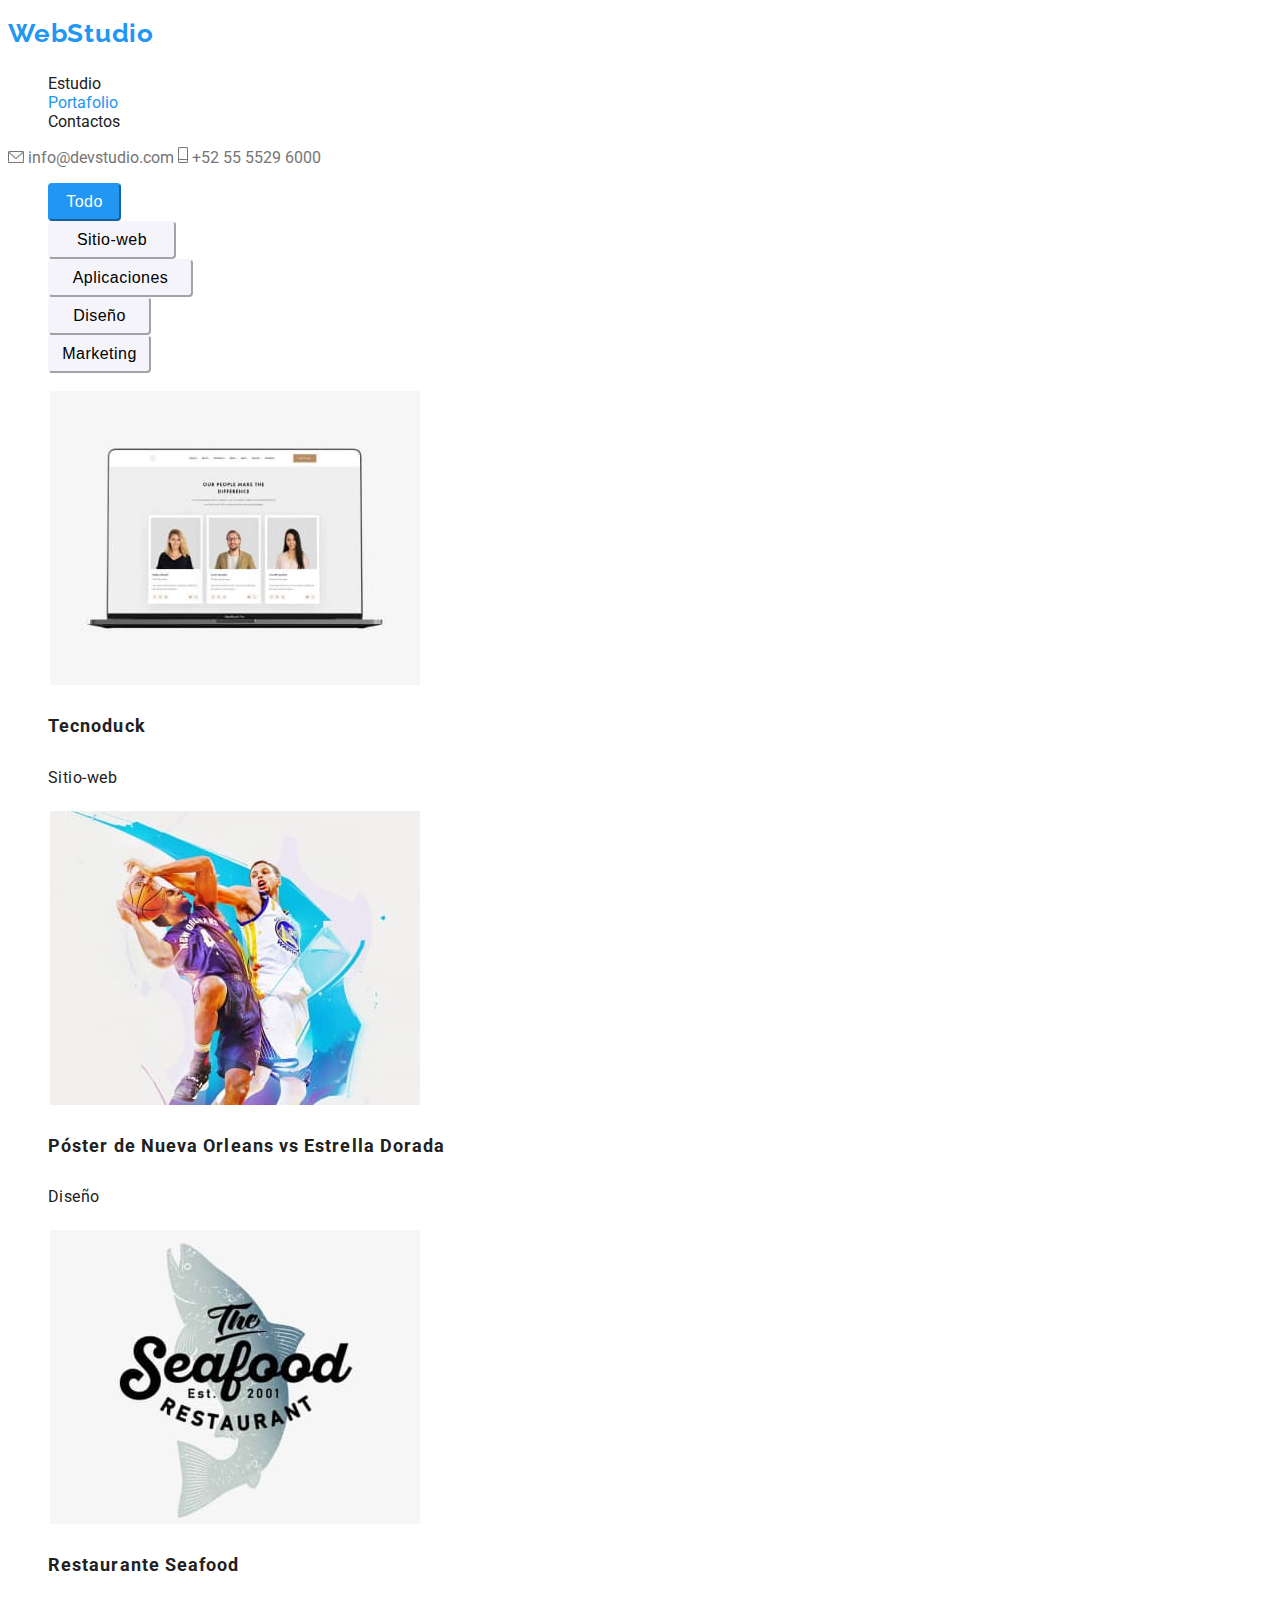
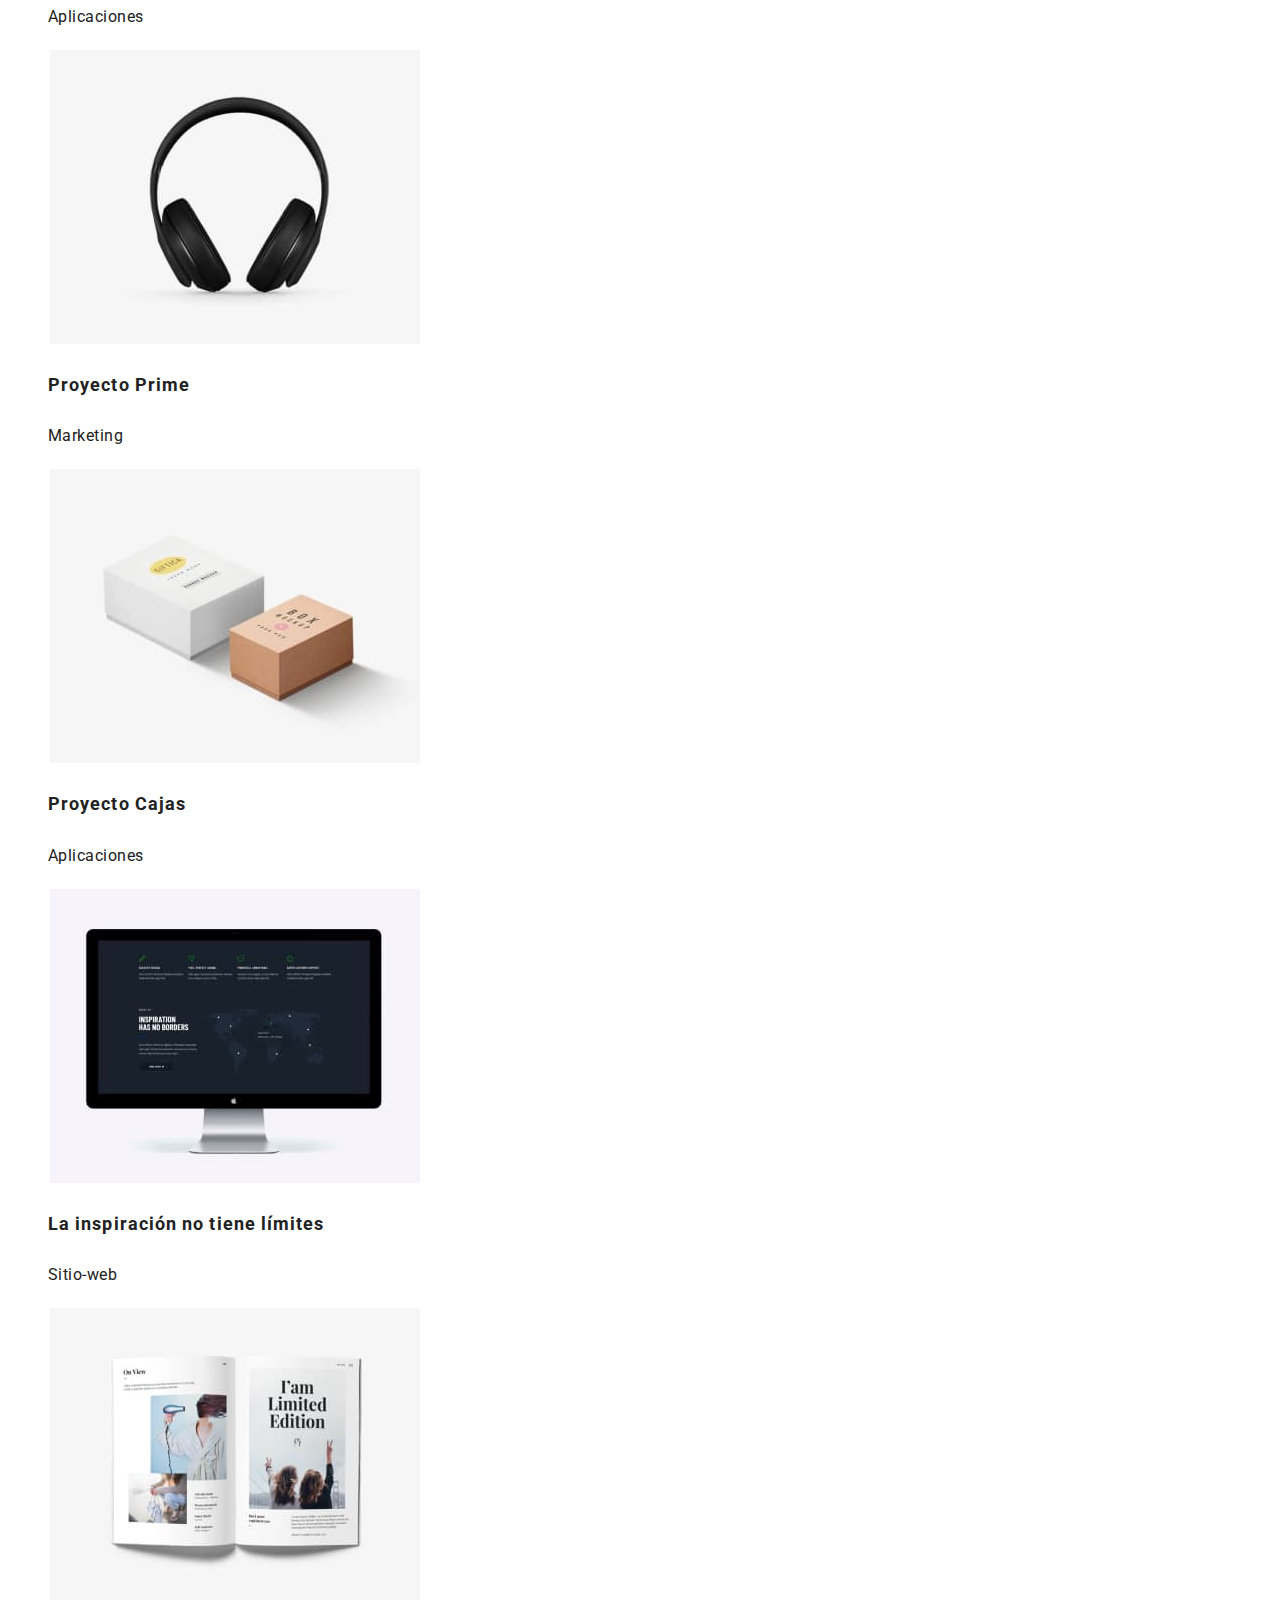
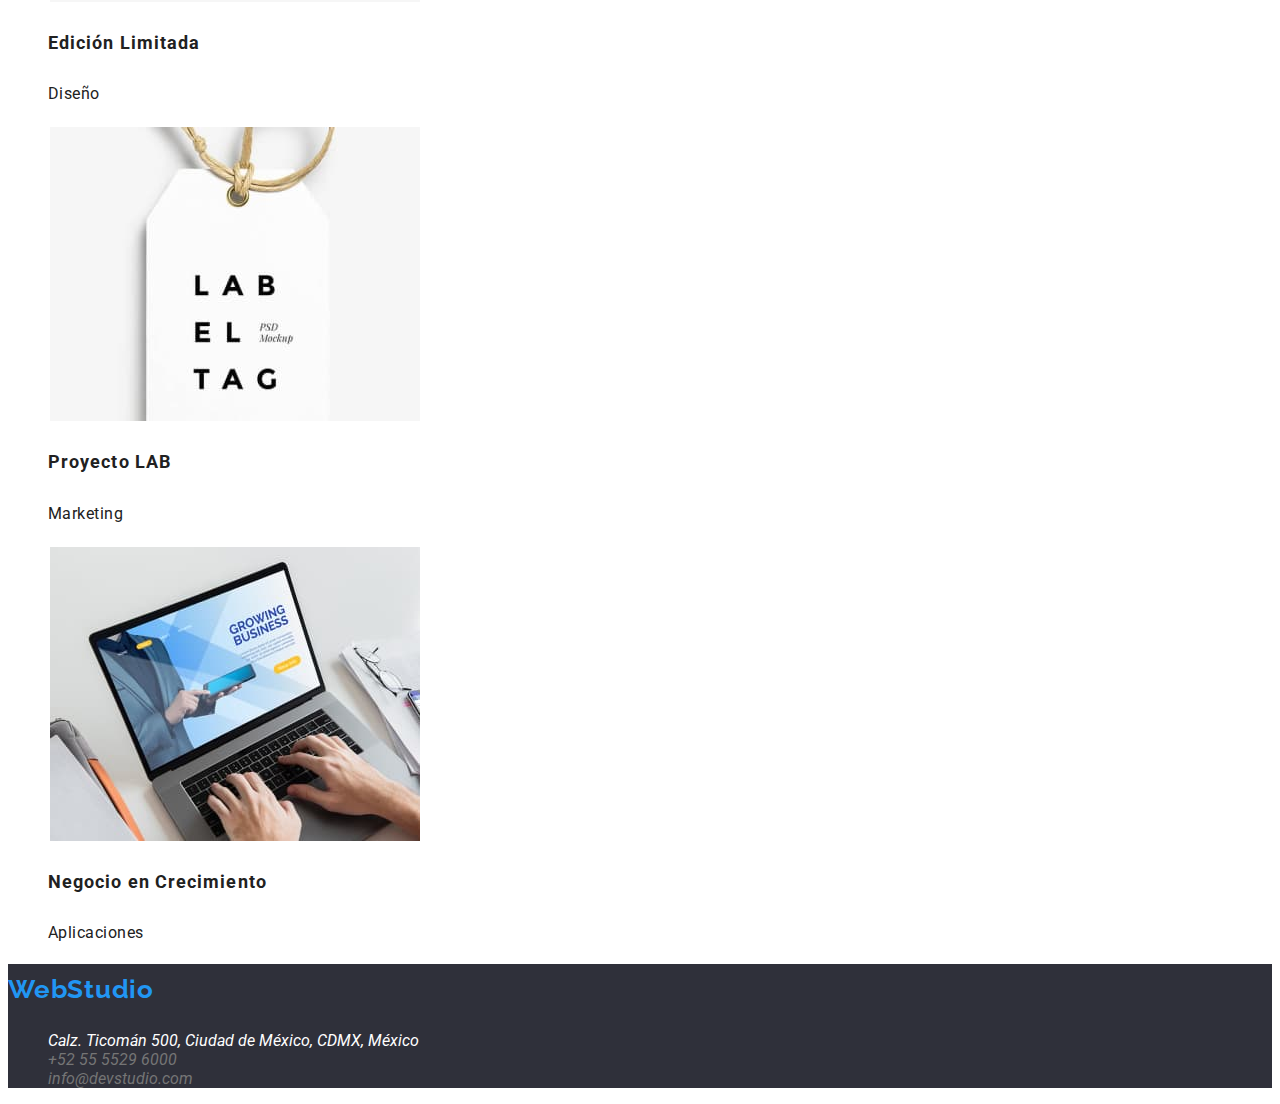
==== portafolio.html @ 833eb0e5 "first commit" ====
<!DOCTYPE html>
<html lang="en">
  <head>
    <meta charset="UTF-8" />
    <meta http-equiv="X-UA-Compatible" content="IE=edge" />
    <meta name="viewport" content="width=device-width, initial-scale=1.0" />
    <title>Web Studio Project -Figma</title>
    <link rel="preconnect" href="https://fonts.googleapis.com" />
    <link rel="preconnect" href="https://fonts.gstatic.com" crossorigin />
    <link
      href="https://fonts.googleapis.com/css2?family=Raleway:wght@700&family=Roboto:wght@400;500;700;900&display=swap"
      rel="stylesheet"
    />
    <link rel="stylesheet" href="./css/styles.css" />
  </head>
  <body>
    <header>
      <nav>
        <a class="logo" href="#">WebStudio</a>
        <ul class="nav-links">
          <li>
            <a href="./index.html" target="_blank" rel="noopener noreferrer"
              >Estudio</a
            >
          </li>
          <li>
            <a
              class="portafolio-link-active"
              href="./portafolio.html"
              target="_blank"
              rel="noopener noreferrer"
              >Portafolio</a
            >
          </li>
          <li>
            <a href="Contactos.html" target="_blank" rel="noopener noreferrer"
              >Contactos</a
            >
          </li>
        </ul>
      </nav>
      <img src="./images/email.jpg" alt="icono de email" width="16" />
      <a class="email" href="mailto:info@devstudio.com">info@devstudio.com</a>
      <img src="./images/celphone.jpg" alt="icono de celphone" width="10" />
      <a class="phone" href="tel:+525555296000">+52 55 5529 6000</a>
    </header>
    <main>
      <section>
        <ul class="filter">
          <li>
            <button type="button" class="filter-btn-all text-filter">
              Todo
            </button>
          </li>
          <li>
            <button type="button" class="filter-btn-web text-filter">
              Sitio-web
            </button>
          </li>
          <li>
            <button type="button" class="filter-btn-app text-filter">
              Aplicaciones
            </button>
          </li>
          <li>
            <button type="button" class="filter-btn-design text-filter">
              Diseño
            </button>
          </li>
          <li>
            <button type="button" class="filter-btn-marketing text-filter">
              Marketing
            </button>
          </li>
        </ul>
        <ul class="filter-items">
          <li>
            <a href="#" class="filter-link">
              <img
                class="filter-imagen"
                src="./images/members.jpg"
                alt="sitio web de Tecnoduck"
                width="370"
                height="294"
              />
              <h2 class="filter-title">Tecnoduck</h2>
              <p class="filter-text">Sitio-web</p>
            </a>
          </li>
          <li>
            <a href="#" class="filter-link">
              <img
                class="filter-imagen"
                src="./images/poster.jpg"
                alt="Póster de Nueva Orleans vs Estrella Dorada"
                width="370"
                height="294"
              />
              <h2 class="filter-title">
                Póster de Nueva Orleans vs Estrella Dorada
              </h2>
              <p class="filter-text">Diseño</p>
            </a>
          </li>
          <li>
            <a href="#" class="filter-link">
              <img
                class="filter-imagen"
                src="./images/seafood.jpg"
                alt="Aplicación para Restaurante Seafood"
                width="370"
                height="294"
              />
              <h2 class="filter-title">Restaurante Seafood</h2>
              <p class="filter-text">Aplicaciones</p>
            </a>
          </li>
          <li>
            <a href="#" class="filter-link">
              <img
                class="filter-imagen"
                src="./images/earphone.jpg"
                alt="Marketing para el Proyecto Prime"
                width="370"
                height="294"
              />
              <h2 class="filter-title">Proyecto Prime</h2>
              <p class="filter-text">Marketing</p>
            </a>
          </li>
          <li>
            <a href="#" class="filter-link">
              <img
                class="filter-imagen"
                src="./images/boxes.jpg"
                alt="Aplicación para el Proyecto Cajas"
                width="370"
                height="294"
              />
              <h2 class="filter-title">Proyecto Cajas</h2>
              <p class="filter-text">Aplicaciones</p>
            </a>
          </li>
          <li>
            <a href="#" class="filter-link">
              <img
                class="filter-imagen"
                src="./images/inspiration.jpg"
                alt="Sitio web - la inspiración no tiene límites"
                width="370"
                height="294"
              />
              <h2 class="filter-title">La inspiración no tiene límites</h2>
              <p class="filter-text">Sitio-web</p>
            </a>
          </li>
          <li>
            <a href="#" class="filter-link">
              <img
                class="filter-imagen"
                src="./images/limited-edition.jpg"
                alt="Diseño soy una edición limitada"
                width="370"
                height="294"
              />
              <h2 class="filter-title">Edición Limitada</h2>
              <p class="filter-text">Diseño</p>
            </a>
          </li>
          <li>
            <a href="#" class="filter-link">
              <img
                class="filter-imagen"
                src="./images/lab-proyect.jpg"
                alt="Marketing para Proyecto LAB"
                width="370"
                height="294"
              />
              <h2 class="filter-title">Proyecto LAB</h2>
              <p class="filter-text">Marketing</p>
            </a>
          </li>
          <li>
            <a href="#" class="filter-link">
              <img
                class="filter-imagen"
                src="./images/growing-business.jpg"
                alt="Aplicación para Negocio en Crecimiento"
                width="370"
                height="294"
              />
              <h2 class="filter-title">Negocio en Crecimiento</h2>
              <p class="filter-text">Aplicaciones</p>
            </a>
          </li>
        </ul>
      </section>
    </main>
    <footer class="footer-global">
      <a class="logo" href="#">WebStudio</a>
      <address>
        <ul>
          <li>Calz. Ticomán 500, Ciudad de México, CDMX, México</li>
          <li>
            <a class="phone" href="tel:+525555296000">+52 55 5529 6000</a>
          </li>
          <li>
            <a class="email" href="mailto:info@devstudio.com"
              >info@devstudio.com</a
            >
          </li>
        </ul>
      </address>
    </footer>
  </body>
</html>
---- css/styles.css ----
:root {
  --contact-text: #757575;
  --category-text: #757575;
  --nav-text: #212121;
  --filter-text: #212121;
  --main-text: #212121;
  --active: #2196f3;
  --background-btn-filter: #f5f4fa;
  --background-footer: #2f303a;
}
body {
  font-family: 'Roboto', 'Arial', sans-serif;
  color: var(--main-text);
}
body ul {
  list-style-type: none;
}
.logo {
  text-decoration: none;
  font-family: Raleway;
  font-size: 26px;
  font-weight: 700;
  line-height: 1.938em;
  letter-spacing: 0.03em;
  color: var(--active);
}
.nav-links {
  list-style-type: none;
}
.nav-links a {
  text-decoration: none;
  color: var(--nav-text);
}
.nav-links a:hover {
  text-decoration: none;
  color: var(--active);
}
.nav-links a:active {
  text-decoration: none;
  color: var(--nav-text);
}
.nav-links a:focus {
  text-decoration: none;
  color: var(--active);
}
.nav-links .study-link-active {
  color: var(--active);
}
.nav-links .portafolio-link-active {
  color: var(--active);
}
.email {
  color: var(--contact-text);
  text-decoration: none;
}
.email:hover {
  color: var(--active);
  text-decoration: none;
}
.email:active {
  color: var(--contact-text);
  text-decoration: none;
}
.email:focus {
  color: var(--active);
  text-decoration: none;
}
.phone {
  color: var(--contact-text);
  text-decoration: none;
}
.phone:hover {
  color: var(--active);
  text-decoration: none;
}
.phone:active {
  color: var(--contact-text);
  text-decoration: none;
}
.phone:focus {
  color: var(--active);
  text-decoration: none;
}
.footer-global {
  background-color: var(--background-footer);
  color: #fff;
}
.btn-service {
  font-size: 16px;
  font-weight: 700;
  line-height: 1.875em;
  letter-spacing: 0.06em;
  text-align: center;
  border-color: var(--background-btn-filter);
  border-radius: 4px;
  background-color: var(--background-btn-filter);
}
.btn-service:hover {
  font-size: 16px;
  font-weight: 700;
  line-height: 1.875em;
  letter-spacing: 0.06em;
  text-align: center;
  color: #fff;
  border-color: var(--active);
  background-color: var(--active);
  cursor: pointer;
}
.btn-service:active {
  font-size: 16px;
  font-weight: 700;
  line-height: 1.875em;
  letter-spacing: 0.06em;
  text-align: center;
  color: #fff;
  border-color: var(--active);
  background-color: var(--active);
  cursor: pointer;
}
.btn-service:focus {
  font-size: 16px;
  font-weight: 700;
  line-height: 1.875em;
  letter-spacing: 0.06em;
  text-align: center;
  color: #fff;
  border-color: var(--active);
  background-color: var(--active);
  cursor: pointer;
}
.filter {
  list-style-type: none;
}
.text-filter {
  font-size: 16px;
  font-weight: 500;
  line-height: 1.625em;
  letter-spacing: 0.03em;
  text-align: center;
}
.filter-btn-all {
  height: 38px;
  width: 73px;
  color: #fff;
  border-color: var(--active);
  border-radius: 4px;
  background-color: var(--active);
}
.filter-btn-all:hover {
  height: 38px;
  width: 73px;
  color: #fff;
  border-color: var(--active);
  background-color: var(--active);
  cursor: pointer;
}
.filter-btn-all:active {
  height: 38px;
  width: 73px;
  color: #fff;
  border-color: var(--active);
  background-color: var(--active);
  cursor: pointer;
}
.filter-btn-all:focus {
  height: 38px;
  width: 73px;
  color: #fff;
  border-color: var(--active);
  background-color: var(--active);
  cursor: pointer;
}
.filter-btn-web {
  height: 38px;
  width: 128px;
  border-color: var(--background-btn-filter);
  border-radius: 4px;
  background-color: var(--background-btn-filter);
}
.filter-btn-web:hover {
  width: 128px;
  height: 38px;
  color: #fff;
  border-color: var(--active);
  background-color: var(--active);
  cursor: pointer;
}
.filter-btn-web:active {
  width: 128px;
  height: 38px;
  color: #fff;
  border-color: var(--active);
  background-color: var(--active);
  cursor: pointer;
}
.filter-btn-web:focus {
  width: 128px;
  height: 38px;
  color: #fff;
  border-color: var(--active);
  background-color: var(--active);
  cursor: pointer;
}
.filter-btn-app {
  height: 38px;
  width: 145px;
  border-color: var(--background-btn-filter);
  border-radius: 4px;
  background-color: var(--background-btn-filter);
}
.filter-btn-app:hover {
  width: 145px;
  height: 38px;
  color: #fff;
  border-color: var(--active);
  background-color: var(--active);
  cursor: pointer;
}
.filter-btn-app:active {
  width: 145px;
  height: 38px;
  color: #fff;
  border-color: var(--active);
  background-color: var(--active);
  cursor: pointer;
}
.filter-btn-app:focus {
  width: 145px;
  height: 38px;
  color: #fff;
  border-color: var(--active);
  background-color: var(--active);
  cursor: pointer;
}
.filter-btn-design {
  height: 38px;
  width: 103px;
  border-color: var(--background-btn-filter);
  border-radius: 4px;
  background-color: var(--background-btn-filter);
}
.filter-btn-design:hover {
  width: 103px;
  height: 38px;
  color: #fff;
  border-color: var(--active);
  background-color: var(--active);
  cursor: pointer;
}
.filter-btn-design:active {
  width: 103px;
  height: 38px;
  color: #fff;
  border-color: var(--active);
  background-color: var(--active);
  cursor: pointer;
}
.filter-btn-design:focus {
  width: 103px;
  height: 38px;
  color: #fff;
  border-color: var(--active);
  background-color: var(--active);
  cursor: pointer;
}
.filter-btn-marketing {
  height: 38px;
  width: 103px;
  border-color: var(--background-btn-filter);
  border-radius: 4px;
  background-color: var(--background-btn-filter);
}
.filter-btn-marketing:hover {
  width: 103px;
  height: 38px;
  color: #fff;
  border-color: var(--active);
  background-color: var(--active);
  cursor: pointer;
}
.filter-btn-marketing:active {
  width: 103px;
  height: 38px;
  color: #fff;
  border-color: var(--active);
  background-color: var(--active);
  cursor: pointer;
}
.filter-btn-marketing:focus {
  width: 103px;
  height: 38px;
  color: #fff;
  border-color: var(--active);
  background-color: var(--active);
  cursor: pointer;
}
.filter-link {
  color: var(--filter-text);
  text-decoration: none;
}
.filter-imagen {
  border: 2px solid #fff;
}
.filter-imagen:hover {
  border: 2px solid var(--active);
}
.filter-imagen:active {
  border: 2px solid #fff;
}
.filter-imagen:focus {
  border: 2px solid var(--active);
}
.filter-title {
  font-size: 18px;
  font-weight: 700;
  line-height: 2.25em;
  letter-spacing: 0.06em;
  text-align: left;
}
.filter-title:active {
  text-decoration: none;
  color: var(--active);
}
.filter-title:hover {
  text-decoration: none;
  color: var(--active);
}
.filter-title:focus {
  text-decoration: none;
  color: var(--active);
}
.filter-text {
  font-size: 16px;
  line-height: 1.875em;
  letter-spacing: 0.03em;
  text-align: left;
}
.filter-text:active {
  text-decoration: none;
  color: var(--active);
}
.filter-text:hover {
  text-decoration: none;
  color: var(--active);
}
.filter-text:focus {
  text-decoration: none;
  color: var(--active);
}
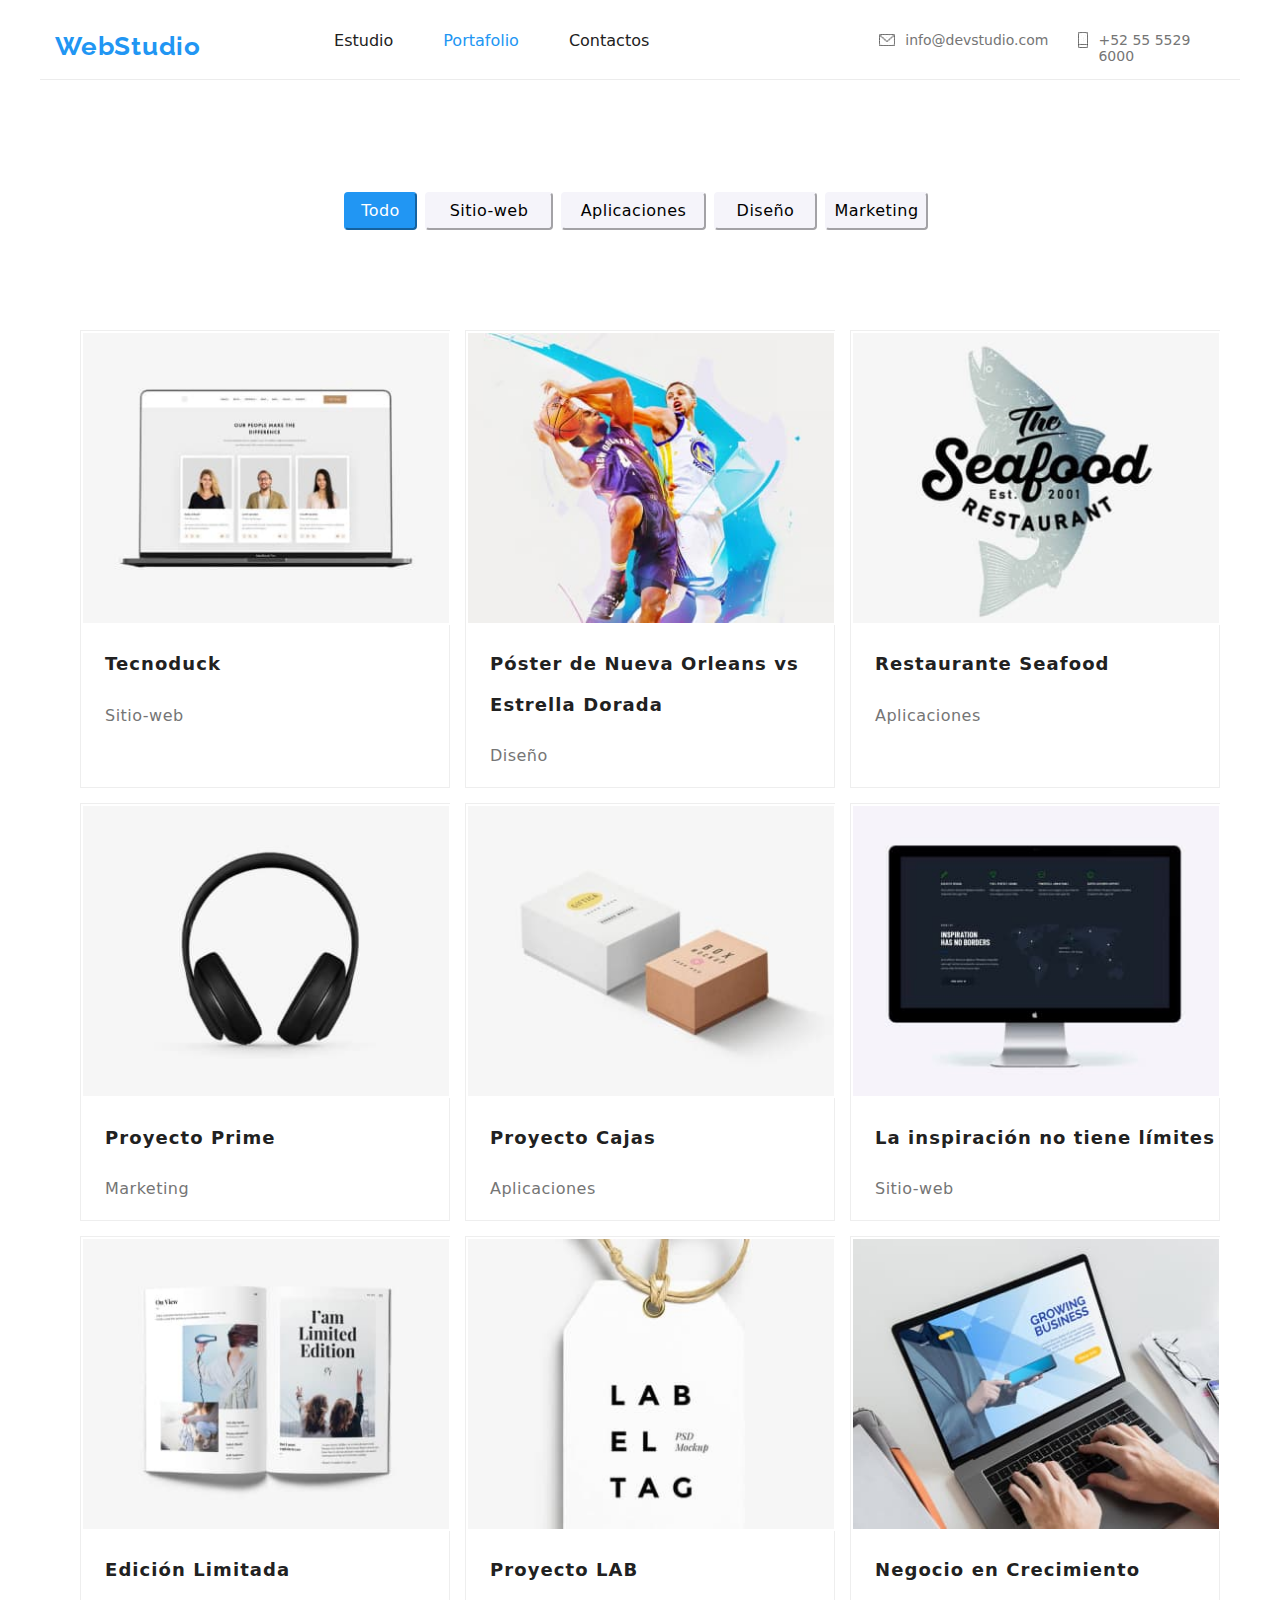
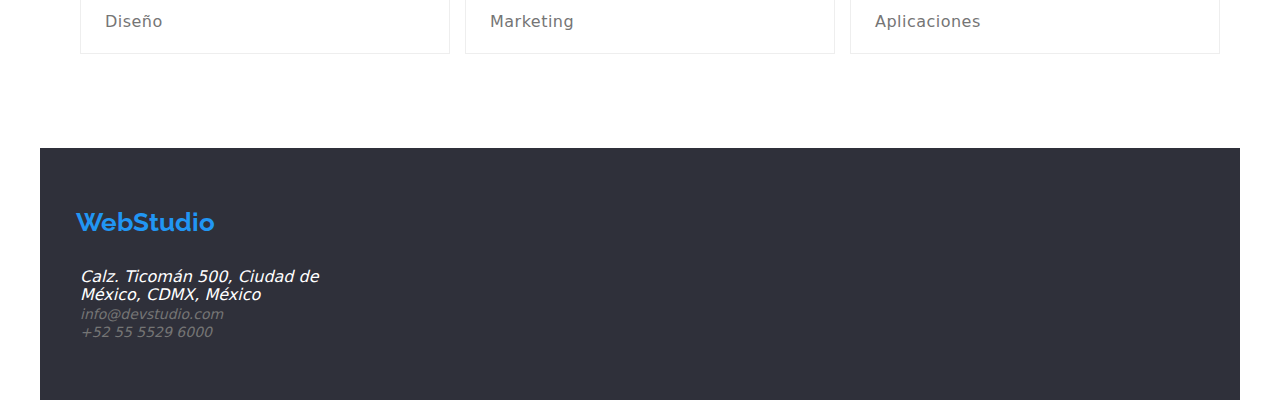
==== commit c60f74aa: "tarea 3 envio a revision" ====
--- a/portafolio.html
+++ b/portafolio.html
@@ -12,205 +12,230 @@
       rel="stylesheet"
     />
     <link rel="stylesheet" href="./css/styles.css" />
+    <link rel="stylesheet" href="./css/modern-normalize.css" />
   </head>
   <body>
-    <header>
-      <nav>
-        <a class="logo" href="#">WebStudio</a>
-        <ul class="nav-links">
-          <li>
-            <a href="./index.html" target="_blank" rel="noopener noreferrer"
-              >Estudio</a
-            >
-          </li>
-          <li>
-            <a
-              class="portafolio-link-active"
-              href="./portafolio.html"
-              target="_blank"
-              rel="noopener noreferrer"
-              >Portafolio</a
-            >
-          </li>
-          <li>
-            <a href="Contactos.html" target="_blank" rel="noopener noreferrer"
-              >Contactos</a
-            >
-          </li>
-        </ul>
-      </nav>
-      <img src="./images/email.jpg" alt="icono de email" width="16" />
-      <a class="email" href="mailto:info@devstudio.com">info@devstudio.com</a>
-      <img src="./images/celphone.jpg" alt="icono de celphone" width="10" />
-      <a class="phone" href="tel:+525555296000">+52 55 5529 6000</a>
-    </header>
-    <main>
-      <section>
-        <ul class="filter">
-          <li>
-            <button type="button" class="filter-btn-all text-filter">
-              Todo
-            </button>
-          </li>
-          <li>
-            <button type="button" class="filter-btn-web text-filter">
-              Sitio-web
-            </button>
-          </li>
-          <li>
-            <button type="button" class="filter-btn-app text-filter">
-              Aplicaciones
-            </button>
-          </li>
-          <li>
-            <button type="button" class="filter-btn-design text-filter">
-              Diseño
-            </button>
-          </li>
-          <li>
-            <button type="button" class="filter-btn-marketing text-filter">
-              Marketing
-            </button>
-          </li>
-        </ul>
-        <ul class="filter-items">
-          <li>
-            <a href="#" class="filter-link">
-              <img
-                class="filter-imagen"
-                src="./images/members.jpg"
-                alt="sitio web de Tecnoduck"
-                width="370"
-                height="294"
-              />
-              <h2 class="filter-title">Tecnoduck</h2>
-              <p class="filter-text">Sitio-web</p>
-            </a>
-          </li>
-          <li>
-            <a href="#" class="filter-link">
-              <img
-                class="filter-imagen"
-                src="./images/poster.jpg"
-                alt="Póster de Nueva Orleans vs Estrella Dorada"
-                width="370"
-                height="294"
-              />
-              <h2 class="filter-title">
-                Póster de Nueva Orleans vs Estrella Dorada
-              </h2>
-              <p class="filter-text">Diseño</p>
-            </a>
-          </li>
-          <li>
-            <a href="#" class="filter-link">
-              <img
-                class="filter-imagen"
-                src="./images/seafood.jpg"
-                alt="Aplicación para Restaurante Seafood"
-                width="370"
-                height="294"
-              />
-              <h2 class="filter-title">Restaurante Seafood</h2>
-              <p class="filter-text">Aplicaciones</p>
-            </a>
-          </li>
-          <li>
-            <a href="#" class="filter-link">
-              <img
-                class="filter-imagen"
-                src="./images/earphone.jpg"
-                alt="Marketing para el Proyecto Prime"
-                width="370"
-                height="294"
-              />
-              <h2 class="filter-title">Proyecto Prime</h2>
-              <p class="filter-text">Marketing</p>
-            </a>
-          </li>
-          <li>
-            <a href="#" class="filter-link">
-              <img
-                class="filter-imagen"
-                src="./images/boxes.jpg"
-                alt="Aplicación para el Proyecto Cajas"
-                width="370"
-                height="294"
-              />
-              <h2 class="filter-title">Proyecto Cajas</h2>
-              <p class="filter-text">Aplicaciones</p>
-            </a>
-          </li>
-          <li>
-            <a href="#" class="filter-link">
-              <img
-                class="filter-imagen"
-                src="./images/inspiration.jpg"
-                alt="Sitio web - la inspiración no tiene límites"
-                width="370"
-                height="294"
-              />
-              <h2 class="filter-title">La inspiración no tiene límites</h2>
-              <p class="filter-text">Sitio-web</p>
-            </a>
-          </li>
-          <li>
-            <a href="#" class="filter-link">
-              <img
-                class="filter-imagen"
-                src="./images/limited-edition.jpg"
-                alt="Diseño soy una edición limitada"
-                width="370"
-                height="294"
-              />
-              <h2 class="filter-title">Edición Limitada</h2>
-              <p class="filter-text">Diseño</p>
-            </a>
-          </li>
-          <li>
-            <a href="#" class="filter-link">
-              <img
-                class="filter-imagen"
-                src="./images/lab-proyect.jpg"
-                alt="Marketing para Proyecto LAB"
-                width="370"
-                height="294"
-              />
-              <h2 class="filter-title">Proyecto LAB</h2>
-              <p class="filter-text">Marketing</p>
-            </a>
-          </li>
-          <li>
-            <a href="#" class="filter-link">
-              <img
-                class="filter-imagen"
-                src="./images/growing-business.jpg"
-                alt="Aplicación para Negocio en Crecimiento"
-                width="370"
-                height="294"
-              />
-              <h2 class="filter-title">Negocio en Crecimiento</h2>
-              <p class="filter-text">Aplicaciones</p>
-            </a>
-          </li>
-        </ul>
-      </section>
-    </main>
-    <footer class="footer-global">
-      <a class="logo" href="#">WebStudio</a>
-      <address>
-        <ul>
-          <li>Calz. Ticomán 500, Ciudad de México, CDMX, México</li>
-          <li>
-            <a class="phone" href="tel:+525555296000">+52 55 5529 6000</a>
-          </li>
-          <li>
-            <a class="email" href="mailto:info@devstudio.com"
-              >info@devstudio.com</a
-            >
-          </li>
-        </ul>
-      </address>
-    </footer>
+    <div class="container">
+      <header class="header-container">
+        <nav class="nav-container">
+          <a class="logo" href="#">WebStudio</a>
+          <ul class="nav-links">
+            <li>
+              <a
+                class="study-link"
+                href="./index.html"
+                target="_blank"
+                rel="noopener noreferrer"
+                >Estudio</a
+              >
+            </li>
+            <li>
+              <a
+                class="portafolio-link portafolio-link-active"
+                href="./portafolio.html"
+                target="_blank"
+                rel="noopener noreferrer"
+                >Portafolio</a
+              >
+            </li>
+            <li>
+              <a
+                class="contact-link"
+                href="Contactos.html"
+                target="_blank"
+                rel="noopener noreferrer"
+                >Contactos</a
+              >
+            </li>
+          </ul>
+        </nav>
+        <img
+          class="email-imagen"
+          src="./images/email.jpg"
+          alt="icono de email"
+          width="16"
+        />
+        <a class="email" href="mailto:info@devstudio.com">info@devstudio.com</a>
+        <img
+          class="phone-imagen"
+          src="./images/celphone.jpg"
+          alt="icono de celphone"
+          width="10"
+        />
+        <a class="phone" href="tel:+525555296000">+52 55 5529 6000</a>
+      </header>
+      <main>
+        <section>
+          <ul class="filter">
+            <li>
+              <button type="button" class="filter-btn-all text-filter">
+                Todo
+              </button>
+            </li>
+            <li>
+              <button type="button" class="filter-btn-web text-filter">
+                Sitio-web
+              </button>
+            </li>
+            <li>
+              <button type="button" class="filter-btn-app text-filter">
+                Aplicaciones
+              </button>
+            </li>
+            <li>
+              <button type="button" class="filter-btn-design text-filter">
+                Diseño
+              </button>
+            </li>
+            <li>
+              <button type="button" class="filter-btn-marketing text-filter">
+                Marketing
+              </button>
+            </li>
+          </ul>
+          <ul class="filter-items">
+            <li>
+              <a href="#" class="filter-link">
+                <img
+                  class="filter-imagen"
+                  src="./images/members.jpg"
+                  alt="sitio web de Tecnoduck"
+                  width="370"
+                  height="294"
+                />
+                <h2 class="filter-title">Tecnoduck</h2>
+                <p class="filter-text">Sitio-web</p>
+              </a>
+            </li>
+            <li>
+              <a href="#" class="filter-link">
+                <img
+                  class="filter-imagen"
+                  src="./images/poster.jpg"
+                  alt="Póster de Nueva Orleans vs Estrella Dorada"
+                  width="370"
+                  height="294"
+                />
+                <h2 class="filter-title">
+                  Póster de Nueva Orleans vs Estrella Dorada
+                </h2>
+                <p class="filter-text">Diseño</p>
+              </a>
+            </li>
+            <li>
+              <a href="#" class="filter-link">
+                <img
+                  class="filter-imagen"
+                  src="./images/seafood.jpg"
+                  alt="Aplicación para Restaurante Seafood"
+                  width="370"
+                  height="294"
+                />
+                <h2 class="filter-title">Restaurante Seafood</h2>
+                <p class="filter-text">Aplicaciones</p>
+              </a>
+            </li>
+            <li>
+              <a href="#" class="filter-link">
+                <img
+                  class="filter-imagen"
+                  src="./images/earphone.jpg"
+                  alt="Marketing para el Proyecto Prime"
+                  width="370"
+                  height="294"
+                />
+                <h2 class="filter-title">Proyecto Prime</h2>
+                <p class="filter-text">Marketing</p>
+              </a>
+            </li>
+            <li>
+              <a href="#" class="filter-link">
+                <img
+                  class="filter-imagen"
+                  src="./images/boxes.jpg"
+                  alt="Aplicación para el Proyecto Cajas"
+                  width="370"
+                  height="294"
+                />
+                <h2 class="filter-title">Proyecto Cajas</h2>
+                <p class="filter-text">Aplicaciones</p>
+              </a>
+            </li>
+            <li>
+              <a href="#" class="filter-link">
+                <img
+                  class="filter-imagen"
+                  src="./images/inspiration.jpg"
+                  alt="Sitio web - la inspiración no tiene límites"
+                  width="370"
+                  height="294"
+                />
+                <h2 class="filter-title">La inspiración no tiene límites</h2>
+                <p class="filter-text">Sitio-web</p>
+              </a>
+            </li>
+            <li>
+              <a href="#" class="filter-link">
+                <img
+                  class="filter-imagen"
+                  src="./images/limited-edition.jpg"
+                  alt="Diseño soy una edición limitada"
+                  width="370"
+                  height="294"
+                />
+                <h2 class="filter-title">Edición Limitada</h2>
+                <p class="filter-text">Diseño</p>
+              </a>
+            </li>
+            <li>
+              <a href="#" class="filter-link">
+                <img
+                  class="filter-imagen"
+                  src="./images/lab-proyect.jpg"
+                  alt="Marketing para Proyecto LAB"
+                  width="370"
+                  height="294"
+                />
+                <h2 class="filter-title">Proyecto LAB</h2>
+                <p class="filter-text">Marketing</p>
+              </a>
+            </li>
+            <li>
+              <a href="#" class="filter-link">
+                <img
+                  class="filter-imagen"
+                  src="./images/growing-business.jpg"
+                  alt="Aplicación para Negocio en Crecimiento"
+                  width="370"
+                  height="294"
+                />
+                <h2 class="filter-title">Negocio en Crecimiento</h2>
+                <p class="filter-text">Aplicaciones</p>
+              </a>
+            </li>
+          </ul>
+        </section>
+      </main>
+      <footer class="footer-global">
+        <div class="logo-footer-container">
+          <a class="logo-footer" href="#">WebStudio</a>
+          </div>
+          <address>
+            <ul class="contact-us">
+              <li>
+                Calz. Ticomán 500, Ciudad de</br> México, CDMX, México
+              </li>
+              <li>
+                <a class="email" href="mailto:info@devstudio.com"
+                  >info@devstudio.com</a
+                >
+              </li>
+              <li>
+                <a class="phone" href="tel:+525555296000">+52 55 5529 6000</a>
+              </li>
+            </ul>
+          </address>
+        </footer>
+    </div>
   </body>
 </html>
--- a/css/styles.css
+++ b/css/styles.css
@@ -1,6 +1,7 @@
 :root {
   --contact-text: #757575;
   --category-text: #757575;
+  --characteristics: #757575;
   --nav-text: #212121;
   --filter-text: #212121;
   --main-text: #212121;
@@ -15,6 +16,17 @@
 body ul {
   list-style-type: none;
 }
+.container {
+  width: 1200px;
+  margin: auto;
+}
+
+.header-container {
+  display: flex;
+  flex-direction: row;
+  height: 80px;
+  border-bottom: 1px solid #ececec;
+}
 .logo {
   text-decoration: none;
   font-family: Raleway;
@@ -23,13 +35,28 @@
   line-height: 1.938em;
   letter-spacing: 0.03em;
   color: var(--active);
-}
+  display: flex;
+  margin-right: 93px;
+  margin-top: 21px;
+  margin-bottom: 26px;
+  margin-left: 15px;
+}
+.nav-container {
+  display: flex;
+}
+
 .nav-links {
   list-style-type: none;
+  display: flex;
+  padding-right: 50px;
+  margin-top: 32px;
+  margin-bottom: 32px;
 }
 .nav-links a {
   text-decoration: none;
   color: var(--nav-text);
+  padding-right: 50px;
+  display: flex;
 }
 .nav-links a:hover {
   text-decoration: none;
@@ -49,9 +76,18 @@
 .nav-links .portafolio-link-active {
   color: var(--active);
 }
+.email-imagen {
+  align-self: flex-start;
+  margin-top: 34px;
+  margin-right: 10px;
+  margin-left: 130px;
+}
+
 .email {
   color: var(--contact-text);
   text-decoration: none;
+  margin-top: 32px;
+  font-size: 0.875em;
 }
 .email:hover {
   color: var(--active);
@@ -65,9 +101,18 @@
   color: var(--active);
   text-decoration: none;
 }
+.phone-imagen {
+  align-self: flex-start;
+  margin-top: 32px;
+  margin-right: 10px;
+  margin-left: 30px;
+}
 .phone {
   color: var(--contact-text);
   text-decoration: none;
+  margin-top: 32px;
+  margin-right: 19px;
+  font-size: 0.875em;
 }
 .phone:hover {
   color: var(--active);
@@ -82,8 +127,39 @@
   text-decoration: none;
 }
 .footer-global {
+  height: 252px;
   background-color: var(--background-footer);
   color: #fff;
+}
+.logo-footer-container {
+  width: 1600px;
+  padding-top: 60px;
+  padding-left: 36px;
+}
+.logo-footer {
+  text-decoration: none;
+  font-family: Raleway;
+  font-size: 26px;
+  font-weight: 700;
+  color: var(--active);
+}
+.contact-us {
+  padding-top: 14px;
+}
+.banner {
+  height: 600px;
+  background-color: #2f303a;
+  display: flex;
+  flex-direction: column;
+  justify-content: center;
+}
+.banner h1 {
+  color: #fff;
+  font-size: 44px;
+  font-weight: 900;
+  line-height: 1em;
+  letter-spacing: 0.06em;
+  text-align: center;
 }
 .btn-service {
   font-size: 16px;
@@ -94,6 +170,10 @@
   border-color: var(--background-btn-filter);
   border-radius: 4px;
   background-color: var(--background-btn-filter);
+  align-self: center;
+  padding: 10px 32px;
+  box-shadow: 0px 4px 4px rgba(0, 0, 0, 0.15);
+  border-radius: 4px;
 }
 .btn-service:hover {
   font-size: 16px;
@@ -105,6 +185,9 @@
   border-color: var(--active);
   background-color: var(--active);
   cursor: pointer;
+  padding: 10px, 32px, 10px, 32px;
+  box-shadow: 0px 4px 4px rgba(0, 0, 0, 0.15);
+  border-radius: 4px;
 }
 .btn-service:active {
   font-size: 16px;
@@ -116,7 +199,11 @@
   border-color: var(--active);
   background-color: var(--active);
   cursor: pointer;
-}
+  padding: 10px, 32px, 10px, 32px;
+  box-shadow: 0px 4px 4px rgba(0, 0, 0, 0.15);
+  border-radius: 4px;
+}
+
 .btn-service:focus {
   font-size: 16px;
   font-weight: 700;
@@ -127,9 +214,97 @@
   border-color: var(--active);
   background-color: var(--active);
   cursor: pointer;
-}
+  padding: 10px, 32px, 10px, 32px;
+  box-shadow: 0px 4px 4px rgba(0, 0, 0, 0.15);
+  border-radius: 4px;
+}
+.characteristics {
+  margin: 95px 15px;
+  display: flex;
+  flex-direction: row;
+  justify-content: space-between;
+}
+.characteristics li {
+  width: 270px;
+  margin: 15px;
+}
+.characteristics h2 {
+  font-weight: 700;
+  font-size: 14px;
+  line-height: 16px;
+  letter-spacing: 0.03em;
+  text-transform: uppercase;
+}
+.characteristics p {
+  font-style: normal;
+  font-weight: 400;
+  font-size: 14px;
+  line-height: 24px;
+  letter-spacing: 0.03em;
+  color: var(--characteristics);
+}
+.our-activities h2 {
+  font-weight: 700;
+  font-size: 36px;
+  line-height: 42px;
+  text-align: center;
+  letter-spacing: 0.03em;
+}
+.our-activities ul {
+  display: flex;
+  justify-content: space-between;
+}
+.our-team {
+  height: 648px;
+  background-color: #f5f4fa;
+}
+.our-team h2 {
+  font-weight: 700;
+  font-size: 36px;
+  line-height: 42px;
+  text-align: center;
+  letter-spacing: 0.03em;
+  padding-top: 95px;
+}
+.our-team ul {
+  display: flex;
+  justify-content: space-between;
+  margin-right: 15px;
+}
+.our-team li {
+  background: #ffffff;
+  box-shadow: 0px 1px 3px rgba(0, 0, 0, 0.12), 0px 1px 1px rgba(0, 0, 0, 0.14),
+    0px 2px 1px rgba(0, 0, 0, 0.2);
+  border-radius: 0px 0px 4px 4px;
+}
+.our-team h3 {
+  font-weight: 500;
+  font-size: 16px;
+  line-height: 19px;
+  text-align: center;
+  letter-spacing: 0.03em;
+  color: #212121;
+}
+.our-team p {
+  font-weight: 400;
+  font-size: 16px;
+  line-height: 19px;
+  text-align: center;
+  letter-spacing: 0.03em;
+  color: #757575;
+}
+
 .filter {
   list-style-type: none;
+  display: flex;
+  flex-wrap: wrap;
+  justify-content: center;
+  margin-top: 106px;
+  padding: 6px 24px;
+  margin-bottom: 94px;
+}
+.filter li {
+  margin-right: 8px;
 }
 .text-filter {
   font-size: 16px;
@@ -293,6 +468,17 @@
   border-color: var(--active);
   background-color: var(--active);
   cursor: pointer;
+}
+.filter-items {
+  display: flex;
+  flex-wrap: wrap;
+  margin-bottom: 94px;
+  gap: 15px;
+}
+.filter-items li {
+  width: 370px;
+  border: 1px solid #eeeeee;
+  text-align: left;
 }
 .filter-link {
   color: var(--filter-text);
@@ -316,6 +502,7 @@
   line-height: 2.25em;
   letter-spacing: 0.06em;
   text-align: left;
+  padding-left: 24px;
 }
 .filter-title:active {
   text-decoration: none;
@@ -334,6 +521,8 @@
   line-height: 1.875em;
   letter-spacing: 0.03em;
   text-align: left;
+  color: #757575;
+  padding-left: 24px;
 }
 .filter-text:active {
   text-decoration: none;
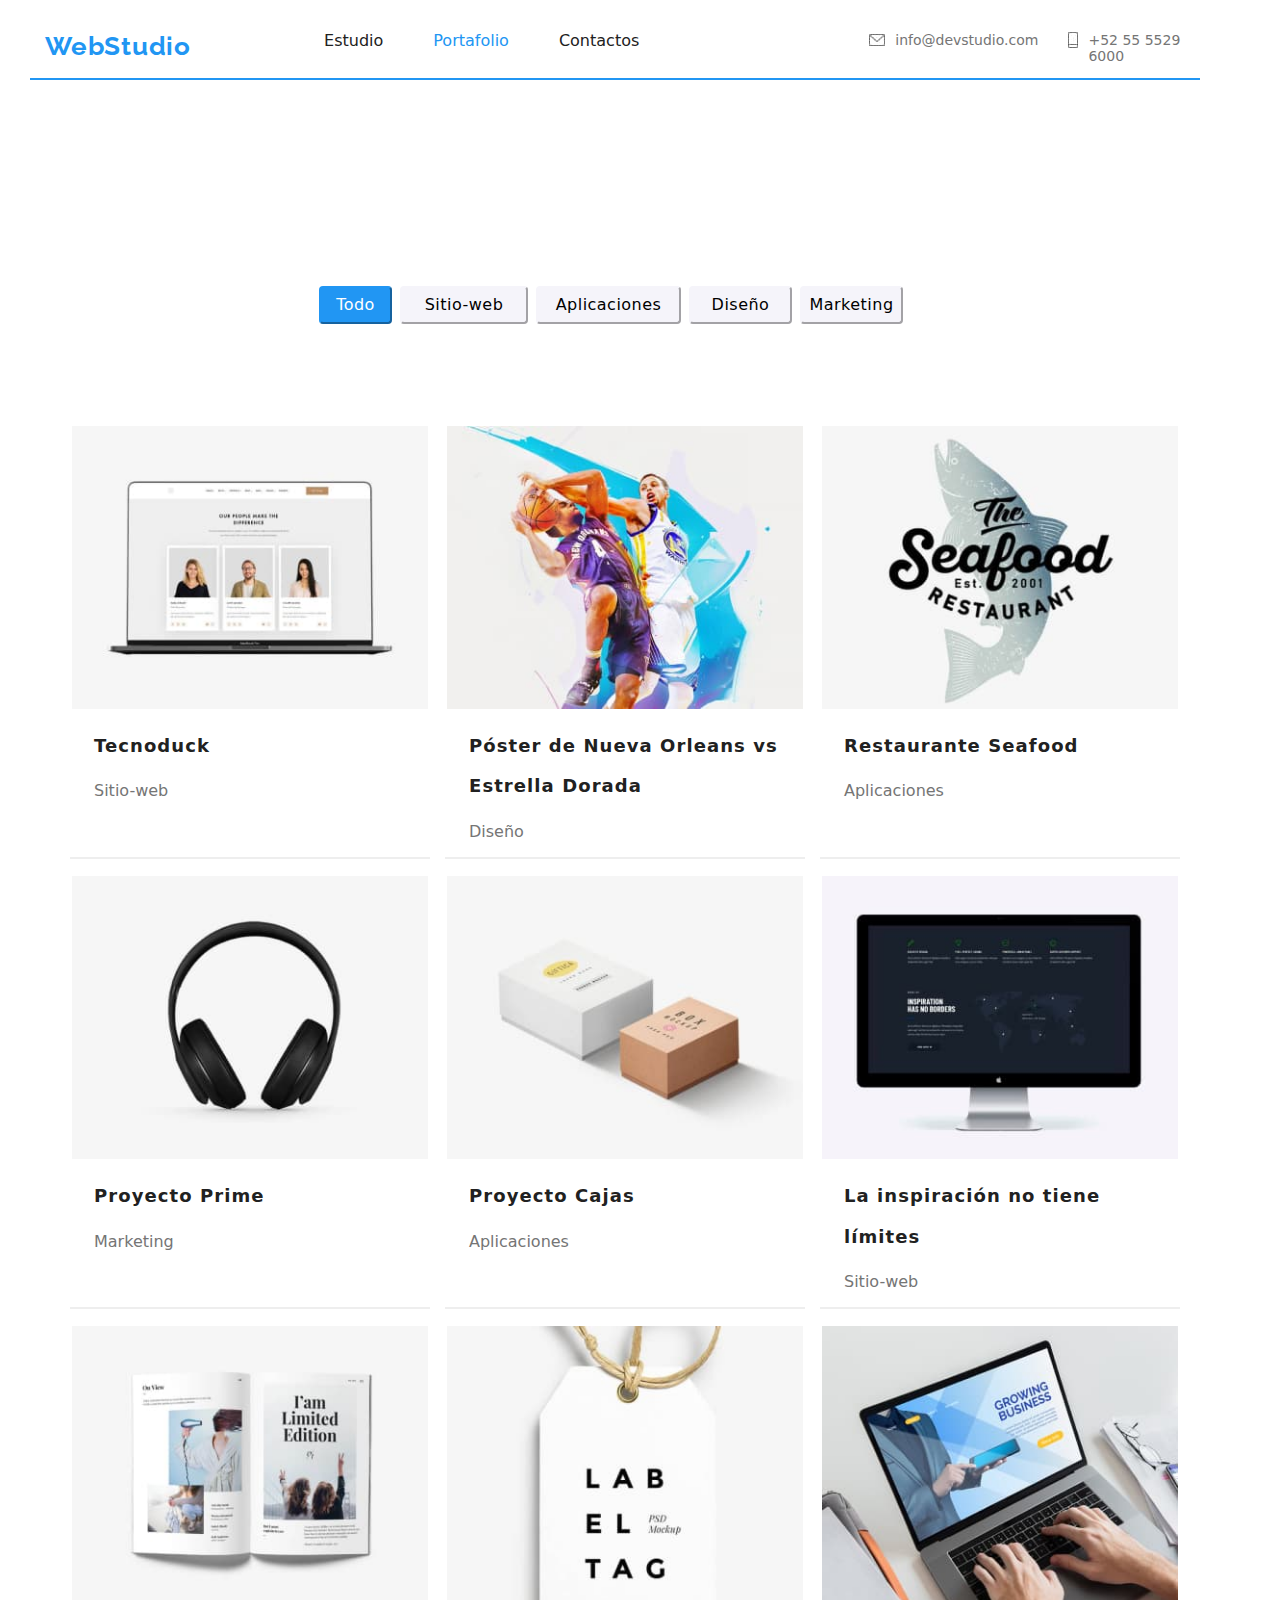
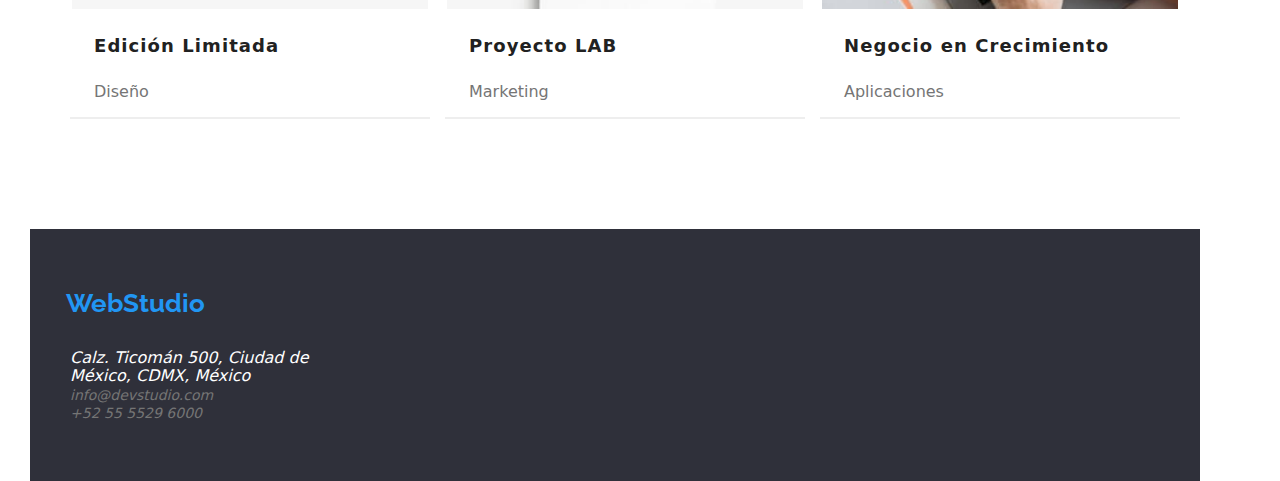
==== commit c4fb3b19: "corrección 1" ====
--- a/portafolio.html
+++ b/portafolio.html
@@ -22,7 +22,7 @@
           <ul class="nav-links">
             <li>
               <a
-                class="study-link"
+                class="link"
                 href="./index.html"
                 target="_blank"
                 rel="noopener noreferrer"
@@ -31,7 +31,7 @@
             </li>
             <li>
               <a
-                class="portafolio-link portafolio-link-active"
+                class="link active"
                 href="./portafolio.html"
                 target="_blank"
                 rel="noopener noreferrer"
@@ -40,7 +40,7 @@
             </li>
             <li>
               <a
-                class="contact-link"
+                class="link"
                 href="Contactos.html"
                 target="_blank"
                 rel="noopener noreferrer"
@@ -65,7 +65,7 @@
         <a class="phone" href="tel:+525555296000">+52 55 5529 6000</a>
       </header>
       <main>
-        <section>
+        <section class="section">
           <ul class="filter">
             <li>
               <button type="button" class="filter-btn-all text-filter">
--- a/css/styles.css
+++ b/css/styles.css
@@ -18,14 +18,22 @@
 }
 .container {
   width: 1200px;
-  margin: auto;
+  padding-left: 15px;
+  padding-right: 15px;
+  margin-left: 15px;
+  margin-right: 15px;
+}
+img {
+  display: block;
+  max-width: 100%;
+  height: auto;
 }
 
 .header-container {
   display: flex;
   flex-direction: row;
   height: 80px;
-  border-bottom: 1px solid #ececec;
+  border-bottom: 2px solid var(--active);
 }
 .logo {
   text-decoration: none;
@@ -58,24 +66,19 @@
   padding-right: 50px;
   display: flex;
 }
-.nav-links a:hover {
-  text-decoration: none;
-  color: var(--active);
-}
-.nav-links a:active {
+.link.active {
+  color: var(--active);
+}
+.link:active,
+.link:focus {
   text-decoration: none;
   color: var(--nav-text);
 }
-.nav-links a:focus {
-  text-decoration: none;
-  color: var(--active);
-}
-.nav-links .study-link-active {
-  color: var(--active);
-}
-.nav-links .portafolio-link-active {
-  color: var(--active);
-}
+.link:hover {
+  color: var(--active);
+  text-decoration: none;
+}
+
 .email-imagen {
   align-self: flex-start;
   margin-top: 34px;
@@ -146,8 +149,11 @@
 .contact-us {
   padding-top: 14px;
 }
+.section {
+  padding-top: 94px;
+  padding-bottom: 94px;
+}
 .banner {
-  height: 600px;
   background-color: #2f303a;
   display: flex;
   flex-direction: column;
@@ -167,9 +173,9 @@
   line-height: 1.875em;
   letter-spacing: 0.06em;
   text-align: center;
-  border-color: var(--background-btn-filter);
-  border-radius: 4px;
-  background-color: var(--background-btn-filter);
+  border-color: var(--active);
+  background-color: var(--active);
+  color: #fff;
   align-self: center;
   padding: 10px 32px;
   box-shadow: 0px 4px 4px rgba(0, 0, 0, 0.15);
@@ -182,12 +188,11 @@
   letter-spacing: 0.06em;
   text-align: center;
   color: #fff;
-  border-color: var(--active);
-  background-color: var(--active);
-  cursor: pointer;
-  padding: 10px, 32px, 10px, 32px;
+  border-color: 1px solid var(--active);
+  background-color: var(--active);
+  cursor: pointer;
+  padding: 10px 32px;
   box-shadow: 0px 4px 4px rgba(0, 0, 0, 0.15);
-  border-radius: 4px;
 }
 .btn-service:active {
   font-size: 16px;
@@ -196,12 +201,11 @@
   letter-spacing: 0.06em;
   text-align: center;
   color: #fff;
-  border-color: var(--active);
-  background-color: var(--active);
-  cursor: pointer;
-  padding: 10px, 32px, 10px, 32px;
+  border-color: 1px solid var(--active);
+  background-color: var(--active);
+  cursor: pointer;
+  padding: 10px 32px;
   box-shadow: 0px 4px 4px rgba(0, 0, 0, 0.15);
-  border-radius: 4px;
 }
 
 .btn-service:focus {
@@ -211,12 +215,11 @@
   letter-spacing: 0.06em;
   text-align: center;
   color: #fff;
-  border-color: var(--active);
-  background-color: var(--active);
-  cursor: pointer;
-  padding: 10px, 32px, 10px, 32px;
+  border-color: 1px solid var(--active);
+  background-color: var(--active);
+  cursor: pointer;
+  padding: 10px 32 px;
   box-shadow: 0px 4px 4px rgba(0, 0, 0, 0.15);
-  border-radius: 4px;
 }
 .characteristics {
   margin: 95px 15px;
@@ -243,6 +246,15 @@
   letter-spacing: 0.03em;
   color: var(--characteristics);
 }
+.characteristics h2:hover,
+.characteristics h2:active,
+.characteristics h2:focus,
+.characteristics p:hover,
+.characteristics p:active,
+.characteristics p:focus {
+  text-decoration: underline;
+  text-decoration-color: var(--active);
+}
 .our-activities h2 {
   font-weight: 700;
   font-size: 36px;
@@ -250,12 +262,22 @@
   text-align: center;
   letter-spacing: 0.03em;
 }
+.our-activities h2:active,
+.our-activities h2:focus,
+.our-activities h2:hover {
+  text-decoration: underline;
+  text-decoration-color: var(--active);
+}
 .our-activities ul {
   display: flex;
   justify-content: space-between;
 }
+.our-activities img:active,
+.our-activities img:focus,
+.our-activities img:hover {
+  border: 2px solid var(--active);
+}
 .our-team {
-  height: 648px;
   background-color: #f5f4fa;
 }
 .our-team h2 {
@@ -276,7 +298,14 @@
   box-shadow: 0px 1px 3px rgba(0, 0, 0, 0.12), 0px 1px 1px rgba(0, 0, 0, 0.14),
     0px 2px 1px rgba(0, 0, 0, 0.2);
   border-radius: 0px 0px 4px 4px;
-}
+  border: 1px solid #fff;
+}
+.our-team img::after,
+.our-team img:focus,
+.our-team img:hover {
+  border: 1px solid var(--active);
+}
+
 .our-team h3 {
   font-weight: 500;
   font-size: 16px;
@@ -284,6 +313,18 @@
   text-align: center;
   letter-spacing: 0.03em;
   color: #212121;
+}
+.our-team h2:active,
+.our-team h2:focus,
+.our-team h2:hover,
+.our-team h3:active,
+.our-team h3:focus,
+.our-team h3:hover,
+.our-team p:active,
+.our-team p:focus,
+.our-team p:hover {
+  text-decoration: underline;
+  text-decoration-color: var(--active);
 }
 .our-team p {
   font-weight: 400;
@@ -472,12 +513,11 @@
 .filter-items {
   display: flex;
   flex-wrap: wrap;
-  margin-bottom: 94px;
   gap: 15px;
 }
 .filter-items li {
-  width: 370px;
-  border: 1px solid #eeeeee;
+  width: 360px;
+  border-bottom: 2px solid #eeeeee;
   text-align: left;
 }
 .filter-link {
@@ -504,35 +544,21 @@
   text-align: left;
   padding-left: 24px;
 }
-.filter-title:active {
-  text-decoration: none;
-  color: var(--active);
-}
+.filter-title:active,
+.filter-title:focus,
 .filter-title:hover {
-  text-decoration: none;
-  color: var(--active);
-}
-.filter-title:focus {
-  text-decoration: none;
-  color: var(--active);
+  text-decoration: underline;
+  text-decoration-color: var(--active);
 }
 .filter-text {
   font-size: 16px;
-  line-height: 1.875em;
-  letter-spacing: 0.03em;
   text-align: left;
   color: #757575;
   padding-left: 24px;
 }
-.filter-text:active {
-  text-decoration: none;
-  color: var(--active);
-}
-.filter-text:hover {
-  text-decoration: none;
-  color: var(--active);
-}
+.filter-text:active,
+.filter-text:hover,
 .filter-text:focus {
-  text-decoration: none;
-  color: var(--active);
-}
+  text-decoration: underline;
+  text-decoration-color: var(--active);
+}
